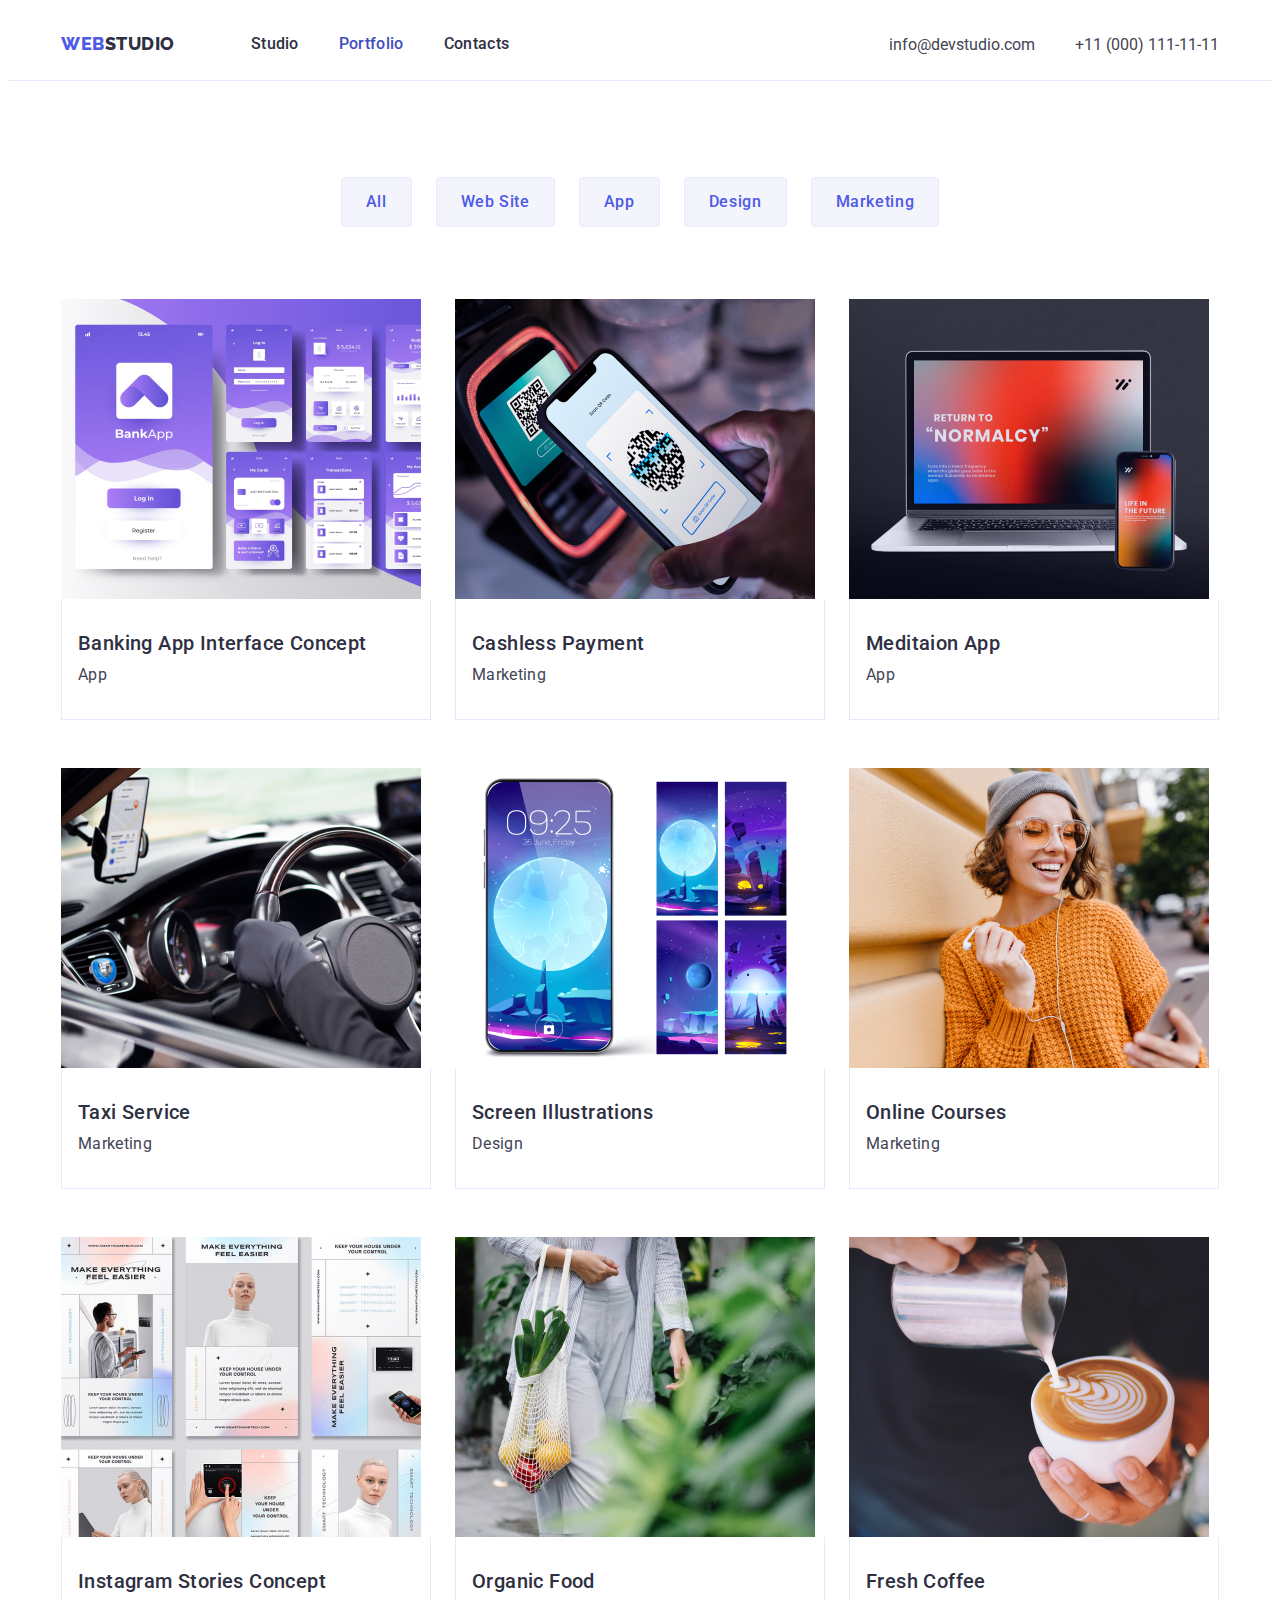
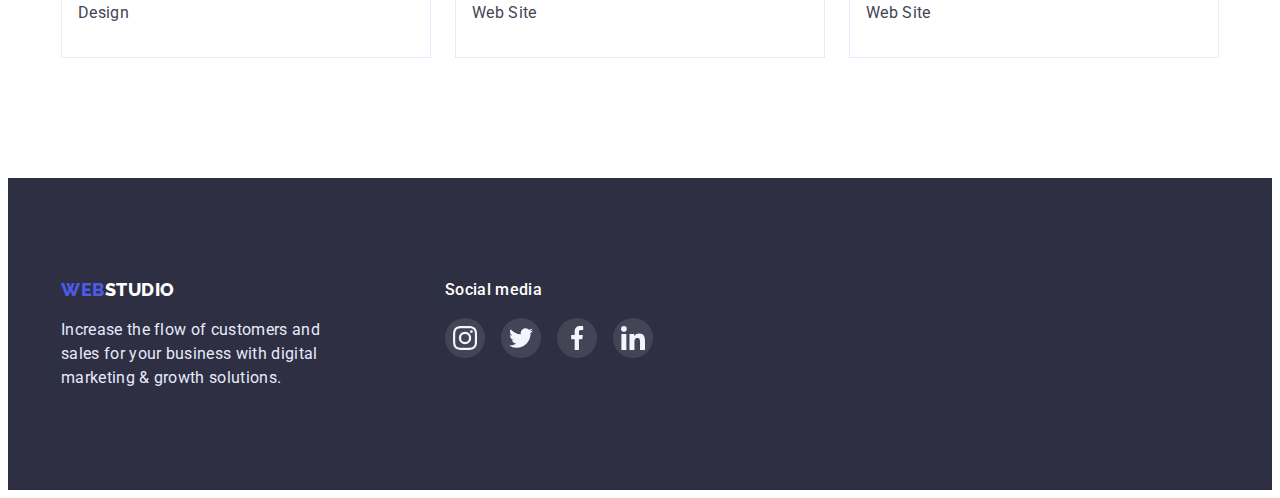
==== portfolio.html @ 106f0045 "first upload" ====
<!DOCTYPE html>
<html lang="en">
  <head>
    <meta charset="UTF-8" />
    <meta http-equiv="X-UA-Compatible" content="IE=edge" />
    <meta name="viewport" content="width=device-width, initial-scale=1.0" />
    <title>Portfolio</title>
    <link rel="preconnect" href="https://fonts.googleapis.com" />
    <link rel="preconnect" href="https://fonts.gstatic.com" crossorigin />
    <link
      href="https://fonts.googleapis.com/css2?family=Raleway:wght@800&family=Roboto:wght@400;500;700&display=swap"
      rel="stylesheet"
    />
    <link
      rel="stylesheet"
      href="https://cdnjs.cloudflare.com/ajax/libs/modern-normalize/1.1.0/modern-normalize.min.css"
      integrity="sha512-wpPYUAdjBVSE4KJnH1VR1HeZfpl1ub8YT/NKx4PuQ5NmX2tKuGu6U/JRp5y+Y8XG2tV+wKQpNHVUX03MfMFn9Q=="
      crossorigin="anonymous"
      referrerpolicy="no-referrer"
    />
    <link rel="stylesheet" href="./css/styles.css" />
  </head>
  <body class="body-portfolio">
    <!--HEADER-->
    <header class="header portf">
      <!--NAVIGATION-->
      <div class="container head">
        <nav class="nav-head">
          <a class="logo" href="./index.html"
            ><span class="accent">Web</span>Studio</a
          >
          <ul class="site-nav">
            <li class="nav-style">
              <a class="link" href="./index.html">Studio</a>
            </li>
            <li class="nav-style">
              <a class="link current" href="./portfolio.html">Portfolio</a>
            </li>
            <li class="nav-style"><a class="link" href="">Contacts</a></li>
          </ul>
        </nav>
        <!--CONTACTS-->
        <address class="address">
          <ul class="contacts">
            <li class="call">
              <a class="link" href="mailto:info@devstudio.com"
                >info@devstudio.com</a
              >
            </li>
            <li class="call">
              <a class="link" href="tel:+110001111111">+11 (000) 111-11-11</a>
            </li>
          </ul>
        </address>
      </div>
    </header>
    <!--MAIN SECTION-->
    <main>
      <!--FILTERS-->
      <section class="section project">
        <!--Projects-->
        <div class="container project">
          <ul class="filter">
            <li class="buttons">
              <button class="filter-button" type="button">All</button>
            </li>
            <li class="buttons">
              <button class="filter-button" type="button">Web Site</button>
            </li>
            <li class="buttons">
              <button class="filter-button" type="button">App</button>
            </li>
            <li class="buttons">
              <button class="filter-button" type="button">Design</button>
            </li>
            <li class="buttons">
              <button class="filter-button" type="button">Marketing</button>
            </li>
          </ul>
          <ul class="projects">
            <li class="cards">
              <img
                src="./images/Portfolio/bank-app.jpg"
                width="360"
                alt="banking app"
              />
              <div class="project-head">
                <h3 class="project-name">Banking App Interface Concept</h3>
                <p class="project-text">App</p>
              </div>
            </li>
            <li class="cards">
              <img
                src="./images/Portfolio/scan-qr.jpg"
                width="360"
                alt="scaning qr code"
              />
              <div class="project-head">
                <h3 class="project-name">Cashless Payment</h3>
                <p class="project-text">Marketing</p>
              </div>
            </li>
            <li class="cards">
              <img
                src="./images/Portfolio/pc.jpg"
                width="360"
                alt="phone adaptive app"
              />
              <div class="project-head">
                <h3 class="project-name">Meditaion App</h3>
                <p class="project-text">App</p>
              </div>
            </li>
            <li class="cards">
              <img
                src="./images/Portfolio/car.jpg"
                width="360"
                alt="car drive app"
              />
              <div class="project-head">
                <h3 class="project-name">Taxi Service</h3>
                <p class="project-text">Marketing</p>
              </div>
            </li>
            <li class="cards">
              <img
                src="./images/Portfolio/phone.jpg"
                width="360"
                alt="smartphone"
              />
              <div class="project-head">
                <h3 class="project-name">Screen Illustrations</h3>
                <p class="project-text">Design</p>
              </div>
            </li>
            <li class="cards">
              <img
                src="./images/Portfolio/woman.jpg"
                width="360"
                alt="woman with vegetables"
              />
              <div class="project-head">
                <h3 class="project-name">Online Courses</h3>
                <p class="project-text">Marketing</p>
              </div>
            </li>
            <li class="cards">
              <img
                src="./images/Portfolio/app.jpg"
                width="360"
                alt="smartphone app"
              />
              <div class="project-head">
                <h3 class="project-name">Instagram Stories Concept</h3>
                <p class="project-text">Design</p>
              </div>
            </li>
            <li class="cards">
              <img
                src="./images/Portfolio/vegetables.jpg"
                width="360"
                alt="vegetables"
              />
              <div class="project-head">
                <h3 class="project-name">Organic Food</h3>
                <p class="project-text">Web Site</p>
              </div>
            </li>
            <li class="cards">
              <img
                src="./images/Portfolio/coffee.jpg"
                width="360"
                alt="coffee"
              />
              <div class="project-head">
                <h3 class="project-name">Fresh Coffee</h3>
                <p class="project-text">Web Site</p>
              </div>
            </li>
          </ul>
        </div>
      </section>
      <!--FOOTER-->
      <footer class="footer">
        <div class="container">
          <div class="footer-box">
            <a class="logo-end" href="./index.html"
              ><span class="accent">Web</span>Studio</a
            >
            <p class="end-page">
              Increase the flow of customers and sales for your business with
              digital marketing & growth solutions.
            </p>
          </div>
          <div class="socials">
            <h3 class="socials-name">Social media</h3>
            <ul>
              <li class="social-list">
                <a class="social-links" href=""
                  ><svg class="social-icons">
                    <use href="./images/main/icons.svg#icon-instagram"></use>
                  </svg>
                </a>
              </li>
              <li class="social-list">
                <a class="social-links" href=""
                  ><svg class="social-icons">
                    <use href="./images/main/icons.svg#icon-twitter"></use>
                  </svg>
                </a>
              </li>
              <li class="social-list">
                <a class="social-links" href=""
                  ><svg class="social-icons">
                    <use href="./images/main/icons.svg#icon-facebook"></use>
                  </svg>
                </a>
              </li>
              <li class="social-list">
                <a class="social-links" href=""
                  ><svg class="social-icons">
                    <use href="./images/main/icons.svg#icon-linkedin"></use>
                  </svg>
                </a>
              </li>
            </ul>
          </div>
        </div>
      </footer>
    </main>
  </body>
</html>
---- css/styles.css ----
:root {
  --accent-color: #4d5ae5;
  --main-color: #2e2f42;
  --text-color: #434455;
  --bgc: #ffffff;
  --secondbgc: #f4f4fd;
  --secondbgcbtn: #404bbf;
  --bgcbtnfilter: #e7e9fc;
  --hero-box-shadow: 0px 4px 4px rgba(0, 0, 0, 0.15);
  --hero-shadow-hover: 0px 1px 6px rgba(46, 47, 66, 0.08),
    0px 1px 1px rgba(46, 47, 66, 0.16), 0px 2px 1px rgba(46, 47, 66, 0.08);
  --custom-border: #8e8f99;
  --customers-icon: #afb1b8;
  --bgcsocial: rgba(255, 255, 255, 0.1);
  --secondbgcsocial: #31d0aa;
}

.accent {
  color: var(--accent-color);
}
/*--------------------- body */

h1,
h2,
h3,
h4,
h5,
h6,
p {
  padding: 0;
  margin: 0;
}

img {
  display: block;
}

.container {
  width: 1158px;
  margin-left: auto;
  margin-right: auto;
  padding: 0 15px;
}

.section {
  padding-top: 120px;
  padding-bottom: 120px;
}

.section:nth-child(4) {
  background-color: var(--secondbgc);
}

.section.project {
  padding-top: 0;
  padding-bottom: 120px;
  background-color: var(--bgc);
}

a {
  text-decoration: none;
}

ul {
  list-style: none;
  margin: 0;
  padding: 0;
}

body {
  font-family: roboto, sans-serif;
  font-size: 16px;
  color: var(--text-color);
  background-color: var(--bgc);
}
/*--------------------- head */

.header.portf {
  border-bottom: 1px solid var(--bgcbtnfilter);
}

.container.head,
.nav-head {
  align-items: center;
}

.link.current {
  color: var(--secondbgcbtn);
}

/*--------------------- logo */

.logo {
  font-family: 'Raleway', sans-serif;
  font-weight: 800;
  font-size: 18px;
  line-height: 1.33;
  letter-spacing: 0.03em;
  text-transform: uppercase;
  margin-right: 76px;
  color: var(--main-color);
}

/*--------------------- navigation */

.nav-style {
  font-weight: 500;
  font-size: 16px;
  line-height: 1.5;
  letter-spacing: 0.02em;
}

.nav-style + .nav-style {
  margin-left: 40px;
}
.link:hover,
.link:focus,
.link:active {
  color: var(--secondbgcbtn);
}
.link {
  display: block;
  padding-top: 24px;
  padding-bottom: 24px;
  color: var(--main-color);
}

/*--------------------- address */

.contacts,
.nav-head,
.site-nav,
.container.head {
  display: flex;
}

.contacts a {
  text-decoration: none;
  color: var(--text-color);
  font-style: normal;
}

.address {
  display: flex;
  margin-left: auto;
}

.call + .call {
  margin-left: 40px;
}

/*--------------------- Main */

.hero-text {
  font-weight: 700;
  font-size: 56px;
  line-height: 1.07;
  letter-spacing: 0.02em;
  color: var(--bgc);
  margin-bottom: 48px;
  width: 500px;
  margin-left: auto;
  margin-right: auto;
}

.hero {
  background-color: var(--main-color);
  background-image: linear-gradient(
      rgba(46, 47, 66, 0.7),
      rgba(46, 47, 66, 0.7)
    ),
    url(../images/main/hero-image.jpg);
  background-repeat: no-repeat;
  background-position: center;
  background-size: cover;
  padding: 188px 0;
  text-align: center;
  background-attachment: fixed;
}

.hero-button {
  font-weight: 500;
  font-size: 16px;
  line-height: 1.5;
  letter-spacing: 0.04em;
  padding: 16px 32px;

  cursor: pointer;
  color: var(--bgc);
  background-color: var(--accent-color);
  box-shadow: var(--hero-box-shadow);
  border-radius: 4px;
  border: none;
}

.hero-button:hover,
.hero-button:focus {
  background-color: var(--secondbgcbtn);
  box-shadow: var(--hero-shadow-hover);
}

/* --------------------- Features */
.features {
  display: none;
}

.future-block {
  display: flex;
  gap: 24px;
}

.future-block .items {
  flex-basis: calc((100% -24 * 3) / 4);
}

.future-block .head-name {
  margin-bottom: 8px;
  font-weight: 500;
  font-size: 20px;
  line-height: 1.2;
  letter-spacing: 0.02em;
}

.future-text {
  line-height: 1.5;
  letter-spacing: 0.02em;
}

.head-name,
.project-name {
  font-weight: 500;
  font-size: 20px;
  line-height: 1.2;
  letter-spacing: 0.02em;
  color: var(--main-color);
}

.box-icons {
  width: 264px;
  height: 112px;
  display: flex;
  justify-content: center;
  align-items: center;
  background-color: var(--secondbgc);
  margin-bottom: 8px;
}

.icons-feature {
  width: 64px;
  height: 64px;
}
/*--------------------- What we are doing */

.section.doing {
  padding-top: 0;
}

.what-pict {
  display: flex;
}

.item + .item {
  margin-left: 24px;
}

.features,
.wwad,
.our-team,
.customers {
  font-size: 36px;
  line-height: 1.11;
  text-align: center;
  letter-spacing: 0.02em;
  text-transform: capitalize;
  color: var(--main-color);
  margin-bottom: 72px;
}
/*--------------------- Our team */

.our-teamlist {
  display: flex;
}

.team-list {
  box-shadow: var(--hero-shadow-hover);
  border-radius: 0px 0px 4px 4px;
}

.team-list + .team-list {
  margin-left: 24px;
}

.team-list .head-name {
  text-align: center;
  font-weight: 500;
  font-size: 20px;
  line-height: 1.2;
  letter-spacing: 0.02em;
}

.our-head {
  padding-top: 32px;
  padding-bottom: 32px;
  background-color: var(--bgc);
}

.our-head .head-name {
  margin-bottom: 8px;
}

.team-list .position {
  text-align: center;
  line-height: 1.5;
  letter-spacing: 0.02em;
}

.our-teamlist ul {
  display: flex;
  justify-content: center;
  margin-top: 8px;
  gap: 24px;
}

.social-list {
  width: 40px;
  height: 40px;
  background-color: var(--accent-color);
  border-radius: 50%;
}

.our-head .social-list:hover,
.our-head .social-links:focus {
  background-color: var(--secondbgcbtn);
}

.social-icons {
  width: 16px;
  height: 16px;
  fill: var(--secondbgc);
}

.social-links {
  width: 100%;
  height: 100%;
  display: flex;
  align-items: center;
  justify-content: center;
}

/*--------------------- Customers */
.customers-list {
  display: flex;
  justify-content: center;
  gap: 24px;
}

.custom-list {
  width: 168px;
  height: 88px;
  border: 1px solid var(--custom-border);
  border-radius: 4px;
}

.custom-list:hover,
.custom-link:focus {
  border: 1px solid var(--secondbgcbtn);
}

.custom-list:hover .custom-icon,
.custom-link:focus .custom-icon {
  fill: var(--secondbgcbtn);
}

.custom-link {
  width: 100%;
  height: 100%;
  display: flex;
  align-items: center;
  justify-content: center;
}

.custom-icon {
  width: 104px;
  height: 56px;
  fill: var(--custom-border);
}

/*--------------------- Footer */

.footer {
  padding: 100px 0;
  background-color: var(--main-color);
}

.end-page {
  color: var(--bgcbtnfilter);
  max-width: 264px;
  line-height: 1.5;
  letter-spacing: 0.02em;
  margin-top: 16px;
}

.logo-end {
  font-family: 'Raleway', sans-serif;
  font-weight: 800;
  font-size: 18px;
  line-height: 1.33;
  letter-spacing: 0.03em;
  text-transform: uppercase;
  color: var(--bgc);
}

.footer > .container {
  display: flex;
}

.socials {
  margin-left: 120px;
}

.socials-name {
  font-weight: 500;
  font-size: 16px;
  line-height: 1.5;
  letter-spacing: 0.02em;
  color: var(--bgc);
}

.socials ul {
  margin-top: 16px;
  display: flex;
  gap: 16px;
}

.socials .social-list {
  background-color: var(--bgcsocial);
}

.socials .social-list:hover,
.socials .social-links:focus {
  background-color: var(--secondbgcsocial);
}

.socials .social-icons {
  width: 24px;
  height: 24px;
}

/*--------------------- Portfolio */

/*--------------------- Filter */

.filter-button {
  font-family: 'Roboto';
  font-weight: 500;
  font-size: 16px;
  line-height: 1.5;
  letter-spacing: 0.04em;
  color: var(--accent-color);
  background-color: var(--secondbgc);
  border: 1px solid var(--bgcbtnfilter);
  border-radius: 4px;
  padding: 12px 24px;
}

.filter-button:hover,
.filter-button:focus {
  color: var(--bgc);
  background-color: var(--secondbgcbtn);
  box-shadow: 0px 3px 1px rgba(0, 0, 0, 0.1), 0px 2px 1px rgba(0, 0, 0, 0.08),
    0px 2px 2px rgba(0, 0, 0, 0.12);
  border-radius: 4px;
  border: 1px solid var(--secondbgcbtn);
  cursor: pointer;
  transition: 1s;
}

.buttons + .buttons {
  margin-left: 24px;
}

.filter {
  display: flex;
  justify-content: center;
}

/*--------------------- Main */
.container.project {
  padding-top: 96px;
}
.projects {
  display: flex;
  flex-wrap: wrap;
  margin-top: 72px;
  gap: 48px 24px;
}

.cards {
  flex-basis: calc((100% - 2 * 24px) / 3);
}

.cards:hover .project-head {
  border-left: 1px solid var(--secondbgc);
  border-right: 1px solid var(--secondbgc);
  border-bottom: 1px solid var(--secondbgc);
  box-shadow: 0px 1px 6px rgba(46, 47, 66, 0.08),
    0px 1px 1px rgba(46, 47, 66, 0.16), 0px 2px 1px rgba(46, 47, 66, 0.08);
}

.project-head {
  padding-left: 16px;
  padding-top: 32px;
  padding-bottom: 32px;
  border-left: 1px solid var(--bgcbtnfilter);
  border-right: 1px solid var(--bgcbtnfilter);
  border-bottom: 1px solid var(--bgcbtnfilter);
}

.project-text {
  line-height: 1.5;
  letter-spacing: 0.02em;
  margin-top: 8px;
}
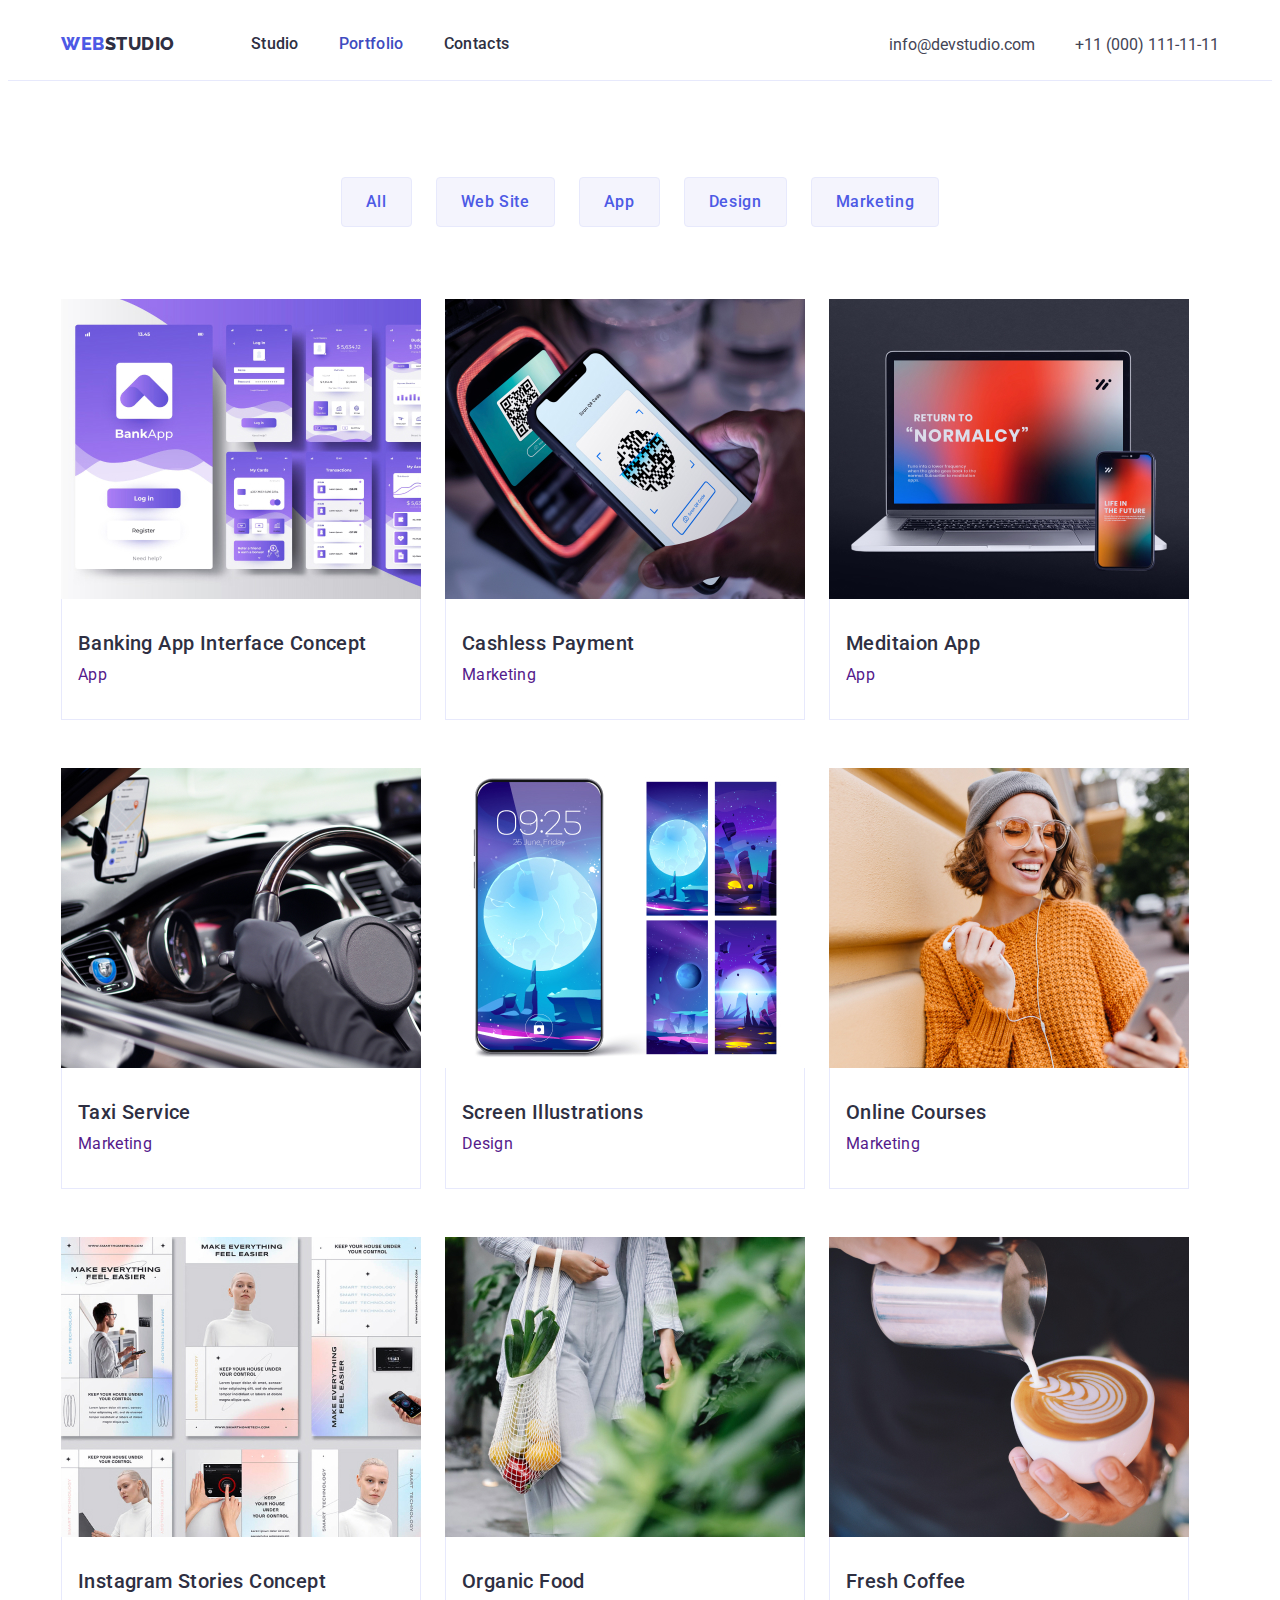
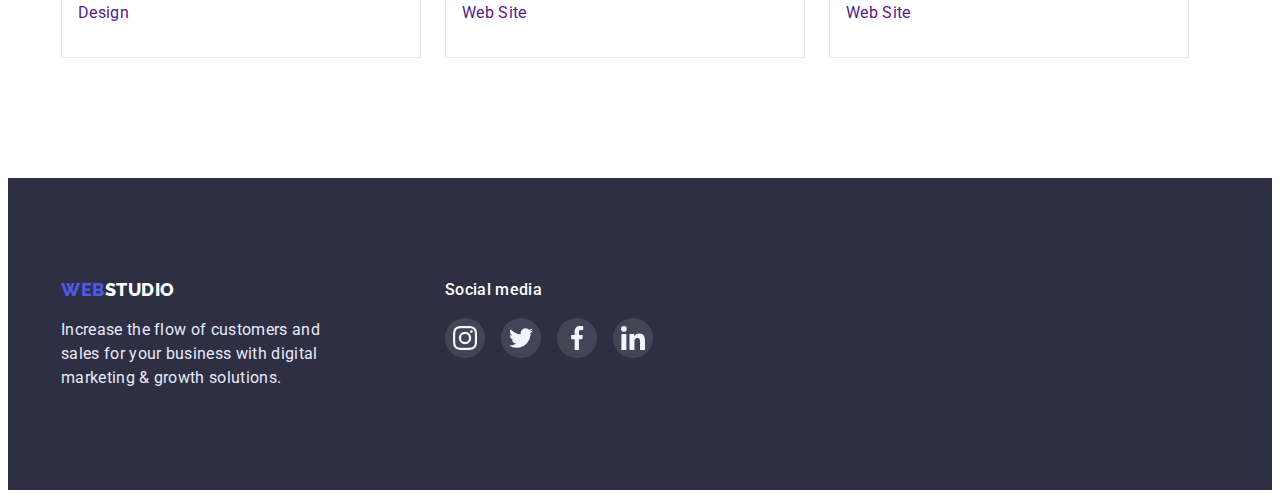
==== commit 1f49592f: "upd" ====
--- a/portfolio.html
+++ b/portfolio.html
@@ -78,105 +78,123 @@
             </li>
           </ul>
           <ul class="projects">
-            <li class="cards">
-              <img
-                src="./images/Portfolio/bank-app.jpg"
-                width="360"
-                alt="banking app"
-              />
-              <div class="project-head">
-                <h3 class="project-name">Banking App Interface Concept</h3>
-                <p class="project-text">App</p>
-              </div>
-            </li>
-            <li class="cards">
-              <img
-                src="./images/Portfolio/scan-qr.jpg"
-                width="360"
-                alt="scaning qr code"
-              />
-              <div class="project-head">
-                <h3 class="project-name">Cashless Payment</h3>
-                <p class="project-text">Marketing</p>
-              </div>
-            </li>
-            <li class="cards">
-              <img
-                src="./images/Portfolio/pc.jpg"
-                width="360"
-                alt="phone adaptive app"
-              />
-              <div class="project-head">
-                <h3 class="project-name">Meditaion App</h3>
-                <p class="project-text">App</p>
-              </div>
-            </li>
-            <li class="cards">
-              <img
-                src="./images/Portfolio/car.jpg"
-                width="360"
-                alt="car drive app"
-              />
-              <div class="project-head">
-                <h3 class="project-name">Taxi Service</h3>
-                <p class="project-text">Marketing</p>
-              </div>
-            </li>
-            <li class="cards">
-              <img
-                src="./images/Portfolio/phone.jpg"
-                width="360"
-                alt="smartphone"
-              />
-              <div class="project-head">
-                <h3 class="project-name">Screen Illustrations</h3>
-                <p class="project-text">Design</p>
-              </div>
-            </li>
-            <li class="cards">
-              <img
-                src="./images/Portfolio/woman.jpg"
-                width="360"
-                alt="woman with vegetables"
-              />
-              <div class="project-head">
-                <h3 class="project-name">Online Courses</h3>
-                <p class="project-text">Marketing</p>
-              </div>
-            </li>
-            <li class="cards">
-              <img
-                src="./images/Portfolio/app.jpg"
-                width="360"
-                alt="smartphone app"
-              />
-              <div class="project-head">
-                <h3 class="project-name">Instagram Stories Concept</h3>
-                <p class="project-text">Design</p>
-              </div>
-            </li>
-            <li class="cards">
-              <img
-                src="./images/Portfolio/vegetables.jpg"
-                width="360"
-                alt="vegetables"
-              />
-              <div class="project-head">
-                <h3 class="project-name">Organic Food</h3>
-                <p class="project-text">Web Site</p>
-              </div>
-            </li>
-            <li class="cards">
-              <img
-                src="./images/Portfolio/coffee.jpg"
-                width="360"
-                alt="coffee"
-              />
-              <div class="project-head">
-                <h3 class="project-name">Fresh Coffee</h3>
-                <p class="project-text">Web Site</p>
-              </div>
-            </li>
+            <a href="" class="project-link"
+              ><li class="cards">
+                <img
+                  src="./images/Portfolio/bank-app.jpg"
+                  width="360"
+                  alt="banking app"
+                />
+                <div class="project-head">
+                  <h3 class="project-name">Banking App Interface Concept</h3>
+                  <p class="project-text">App</p>
+                </div>
+              </li>
+            </a>
+            <a href="" class="project-link">
+              <li class="cards">
+                <img
+                  src="./images/Portfolio/scan-qr.jpg"
+                  width="360"
+                  alt="scaning qr code"
+                />
+                <div class="project-head">
+                  <h3 class="project-name">Cashless Payment</h3>
+                  <p class="project-text">Marketing</p>
+                </div>
+              </li></a
+            >
+            <a href="" class="project-link"
+              ><li class="cards">
+                <img
+                  src="./images/Portfolio/pc.jpg"
+                  width="360"
+                  alt="phone adaptive app"
+                />
+                <div class="project-head">
+                  <h3 class="project-name">Meditaion App</h3>
+                  <p class="project-text">App</p>
+                </div>
+              </li></a
+            >
+            <a href="" class="project-link"
+              ><li class="cards">
+                <img
+                  src="./images/Portfolio/car.jpg"
+                  width="360"
+                  alt="car drive app"
+                />
+                <div class="project-head">
+                  <h3 class="project-name">Taxi Service</h3>
+                  <p class="project-text">Marketing</p>
+                </div>
+              </li></a
+            >
+            <a href="" class="project-link"
+              ><li class="cards">
+                <img
+                  src="./images/Portfolio/phone.jpg"
+                  width="360"
+                  alt="smartphone"
+                />
+                <div class="project-head">
+                  <h3 class="project-name">Screen Illustrations</h3>
+                  <p class="project-text">Design</p>
+                </div>
+              </li></a
+            >
+            <a href="" class="project-link"
+              ><li class="cards">
+                <img
+                  src="./images/Portfolio/woman.jpg"
+                  width="360"
+                  alt="woman with vegetables"
+                />
+                <div class="project-head">
+                  <h3 class="project-name">Online Courses</h3>
+                  <p class="project-text">Marketing</p>
+                </div>
+              </li></a
+            >
+            <a href="" class="project-link">
+              <li class="cards">
+                <img
+                  src="./images/Portfolio/app.jpg"
+                  width="360"
+                  alt="smartphone app"
+                />
+                <div class="project-head">
+                  <h3 class="project-name">Instagram Stories Concept</h3>
+                  <p class="project-text">Design</p>
+                </div>
+              </li></a
+            >
+            <a href="" class="project-link">
+              <li class="cards">
+                <img
+                  src="./images/Portfolio/vegetables.jpg"
+                  width="360"
+                  alt="vegetables"
+                />
+                <div class="project-head">
+                  <h3 class="project-name">Organic Food</h3>
+                  <p class="project-text">Web Site</p>
+                </div>
+              </li></a
+            >
+            <a href="" class="project-link"
+              ><li class="cards">
+                <img
+                  src="./images/Portfolio/coffee.jpg"
+                  width="360"
+                  alt="coffee"
+                />
+                <div class="project-head">
+                  <h3 class="project-name">Fresh Coffee</h3>
+                  <p class="project-text">Web Site</p>
+                </div>
+              </li></a
+            >
           </ul>
         </div>
       </section>
--- a/css/styles.css
+++ b/css/styles.css
@@ -172,10 +172,9 @@
     url(../images/main/hero-image.jpg);
   background-repeat: no-repeat;
   background-position: center;
-  background-size: cover;
+  background-size: contain;
   padding: 188px 0;
   text-align: center;
-  background-attachment: fixed;
 }
 
 .hero-button {
@@ -324,12 +323,10 @@
 .social-list {
   width: 40px;
   height: 40px;
-  background-color: var(--accent-color);
-  border-radius: 50%;
-}
-
-.our-head .social-list:hover,
-.our-head .social-links:focus {
+}
+
+.social-links:hover,
+.social-links:focus {
   background-color: var(--secondbgcbtn);
 }
 
@@ -345,6 +342,8 @@
   display: flex;
   align-items: center;
   justify-content: center;
+  background-color: var(--accent-color);
+  border-radius: 50%;
 }
 
 /*--------------------- Customers */
@@ -366,7 +365,7 @@
   border: 1px solid var(--secondbgcbtn);
 }
 
-.custom-list:hover .custom-icon,
+.custom-link:hover .custom-icon,
 .custom-link:focus .custom-icon {
   fill: var(--secondbgcbtn);
 }
@@ -432,11 +431,11 @@
   gap: 16px;
 }
 
-.socials .social-list {
+.socials .social-links {
   background-color: var(--bgcsocial);
 }
 
-.socials .social-list:hover,
+.socials .social-links:hover,
 .socials .social-links:focus {
   background-color: var(--secondbgcsocial);
 }
@@ -499,7 +498,8 @@
   flex-basis: calc((100% - 2 * 24px) / 3);
 }
 
-.cards:hover .project-head {
+.project-link:hover .project-head,
+.project-link:focus .project-head {
   border-left: 1px solid var(--secondbgc);
   border-right: 1px solid var(--secondbgc);
   border-bottom: 1px solid var(--secondbgc);
